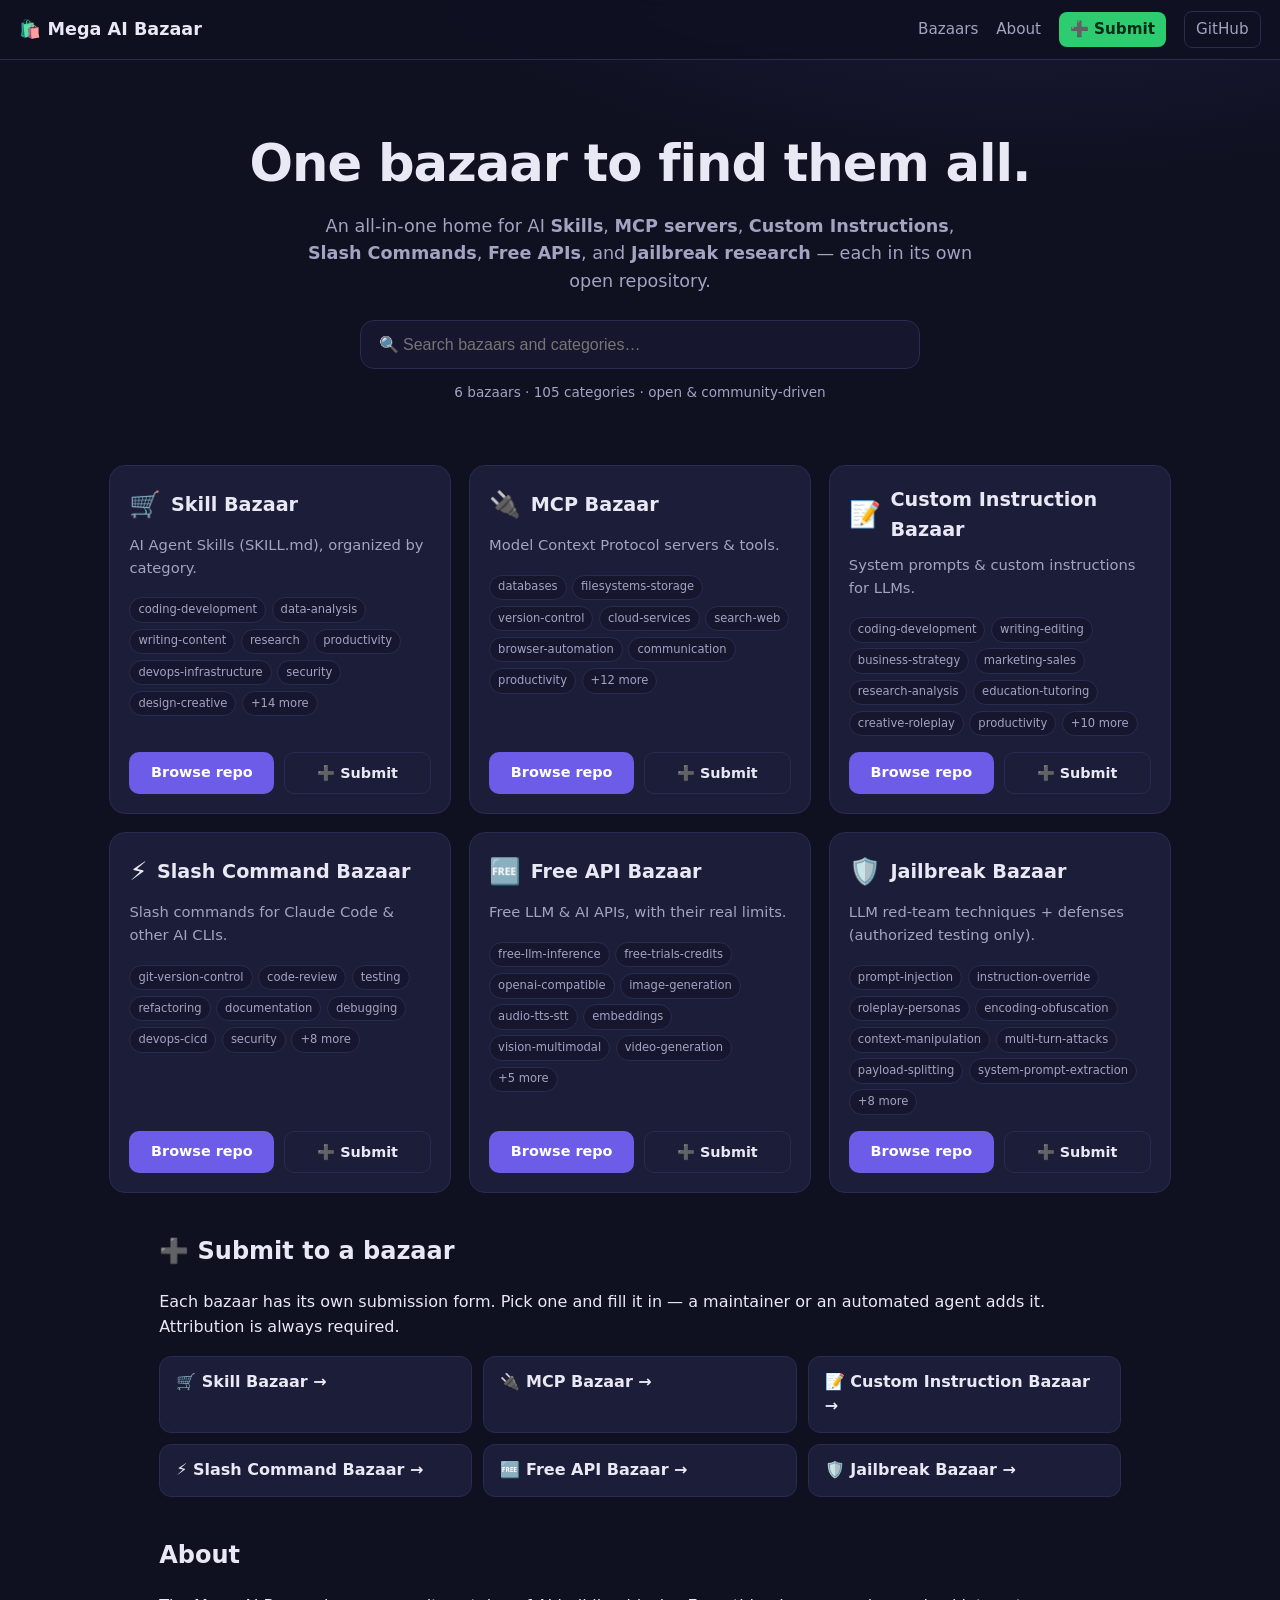
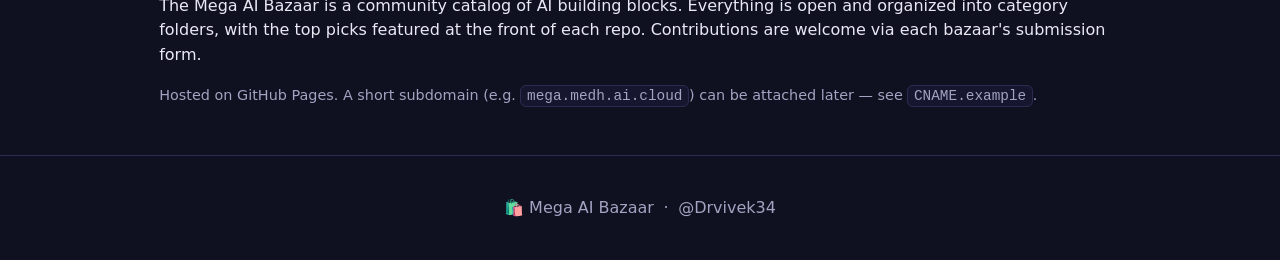
==== index.html @ 097faebc "chore: scaffold bazaar (intro, categories, submission form) Co-Authored-By: Claude Opus 4.8 <noreply" ====
<!DOCTYPE html>
<html lang="en">
<head>
  <meta charset="UTF-8" />
  <meta name="viewport" content="width=device-width, initial-scale=1.0" />
  <title>Mega AI Bazaar — the front door to all the bazaars</title>
  <meta name="description" content="Mega AI Bazaar: one place for AI Skills, MCP servers, Custom Instructions, Slash Commands, Free APIs, and Jailbreak research. Browse, search, and submit." />
  <link rel="stylesheet" href="style.css" />
  <link rel="icon" href="data:image/svg+xml,<svg xmlns='http://www.w3.org/2000/svg' viewBox='0 0 100 100'><text y='.9em' font-size='90'>🛍️</text></svg>" />
</head>
<body>
  <header class="topbar">
    <a class="brand" href="#top">🛍️ <span>Mega AI Bazaar</span></a>
    <nav class="nav" id="nav">
      <a href="#bazaars">Bazaars</a>
      <a href="#about">About</a>
      <a class="nav-cta" href="#submit">➕ Submit</a>
      <a class="nav-gh" href="https://github.com/Drvivek34" target="_blank" rel="noopener">GitHub</a>
    </nav>
  </header>

  <main id="top">
    <section class="hero">
      <h1>One bazaar to find them all.</h1>
      <p class="sub">An all-in-one home for AI <strong>Skills</strong>, <strong>MCP servers</strong>, <strong>Custom Instructions</strong>, <strong>Slash Commands</strong>, <strong>Free APIs</strong>, and <strong>Jailbreak research</strong> — each in its own open repository.</p>
      <div class="search-wrap">
        <input id="search" type="search" placeholder="🔍 Search bazaars and categories…" autocomplete="off" />
      </div>
      <p class="counts" id="counts"></p>
    </section>

    <section id="bazaars" class="grid" aria-label="Bazaars"></section>

    <section id="submit" class="panel">
      <h2>➕ Submit to a bazaar</h2>
      <p>Each bazaar has its own submission form. Pick one and fill it in — a maintainer or an automated agent adds it. Attribution is always required.</p>
      <div class="submit-grid" id="submit-grid"></div>
    </section>

    <section id="about" class="panel">
      <h2>About</h2>
      <p>The Mega AI Bazaar is a community catalog of AI building blocks. Everything is open and organized into category folders, with the top picks featured at the front of each repo. Contributions are welcome via each bazaar's submission form.</p>
      <p class="muted">Hosted on GitHub Pages. A short subdomain (e.g. <code>mega.medh.ai.cloud</code>) can be attached later — see <code>CNAME.example</code>.</p>
    </section>
  </main>

  <footer class="footer">
    <span>🛍️ Mega AI Bazaar</span>
    <span>·</span>
    <a href="https://github.com/Drvivek34" target="_blank" rel="noopener">@Drvivek34</a>
  </footer>

  <script src="app.js"></script>
</body>
</html>
---- style.css ----
:root{
  --bg:#0f1020; --bg2:#16172e; --card:#1c1d38; --ink:#e9e9f5; --muted:#a3a3c2;
  --accent:#6C5CE7; --line:#2a2b50; --cta:#2ecc71;
}
*{box-sizing:border-box}
html{scroll-behavior:smooth}
body{margin:0;font-family:system-ui,-apple-system,Segoe UI,Roboto,Inter,sans-serif;
  background:radial-gradient(1200px 600px at 80% -10%,#23244a 0,var(--bg) 60%);
  color:var(--ink);line-height:1.55}
a{color:inherit;text-decoration:none}

.topbar{position:sticky;top:0;z-index:10;display:flex;align-items:center;justify-content:space-between;
  padding:.7rem 1.2rem;background:rgba(15,16,32,.85);backdrop-filter:blur(8px);border-bottom:1px solid var(--line)}
.brand{font-weight:800;font-size:1.1rem;display:flex;gap:.4rem;align-items:center}
.nav{display:flex;gap:1.1rem;align-items:center;font-size:.95rem}
.nav a{color:var(--muted)}
.nav a:hover{color:var(--ink)}
.nav-cta{background:var(--cta);color:#062b16 !important;font-weight:700;padding:.35rem .7rem;border-radius:8px}
.nav-gh{border:1px solid var(--line);padding:.35rem .7rem;border-radius:8px}

.hero{max-width:880px;margin:0 auto;padding:4rem 1.2rem 2rem;text-align:center}
.hero h1{font-size:clamp(2rem,5vw,3.2rem);margin:0 0 .6rem;letter-spacing:-.02em}
.sub{color:var(--muted);font-size:1.1rem;max-width:680px;margin:0 auto 1.6rem}
.search-wrap{max-width:560px;margin:0 auto}
#search{width:100%;padding:.9rem 1.1rem;border-radius:14px;border:1px solid var(--line);
  background:var(--bg2);color:var(--ink);font-size:1rem;outline:none}
#search:focus{border-color:var(--accent);box-shadow:0 0 0 3px rgba(108,92,231,.25)}
.counts{color:var(--muted);font-size:.85rem;margin-top:.8rem}

.grid{max-width:1100px;margin:1rem auto;padding:0 1.2rem;display:grid;
  grid-template-columns:repeat(auto-fill,minmax(300px,1fr));gap:1.1rem}
.card{background:var(--card);border:1px solid var(--line);border-radius:16px;padding:1.2rem;
  display:flex;flex-direction:column;transition:transform .15s,border-color .15s}
.card:hover{transform:translateY(-3px);border-color:var(--accent)}
.card .top{display:flex;align-items:center;gap:.6rem;margin-bottom:.4rem}
.card .emoji{font-size:1.6rem}
.card h3{margin:0;font-size:1.2rem}
.card .tag{color:var(--muted);font-size:.92rem;margin:.2rem 0 .7rem}
.chips{display:flex;flex-wrap:wrap;gap:.35rem;margin:.4rem 0 1rem}
.chip{font-size:.72rem;background:var(--bg2);border:1px solid var(--line);color:var(--muted);
  padding:.18rem .5rem;border-radius:999px}
.card .actions{margin-top:auto;display:flex;gap:.6rem}
.btn{flex:1;text-align:center;padding:.55rem;border-radius:10px;font-weight:600;font-size:.9rem}
.btn-primary{background:var(--accent);color:#fff}
.btn-ghost{border:1px solid var(--line);color:var(--ink)}
.btn-ghost:hover{border-color:var(--accent)}

.panel{max-width:1000px;margin:2.5rem auto;padding:0 1.2rem}
.panel h2{font-size:1.5rem}
.submit-grid{display:grid;grid-template-columns:repeat(auto-fill,minmax(240px,1fr));gap:.7rem;margin-top:1rem}
.submit-grid a{background:var(--card);border:1px solid var(--line);border-radius:12px;padding:.8rem 1rem;font-weight:600}
.submit-grid a:hover{border-color:var(--cta)}
.muted{color:var(--muted);font-size:.9rem}
code{background:var(--bg2);padding:.1rem .35rem;border-radius:6px;border:1px solid var(--line)}

.footer{text-align:center;color:var(--muted);padding:2.5rem 1rem;border-top:1px solid var(--line);
  margin-top:3rem;display:flex;gap:.6rem;justify-content:center}
.hidden{display:none !important}
mark{background:var(--accent);color:#fff;border-radius:3px;padding:0 .1rem}
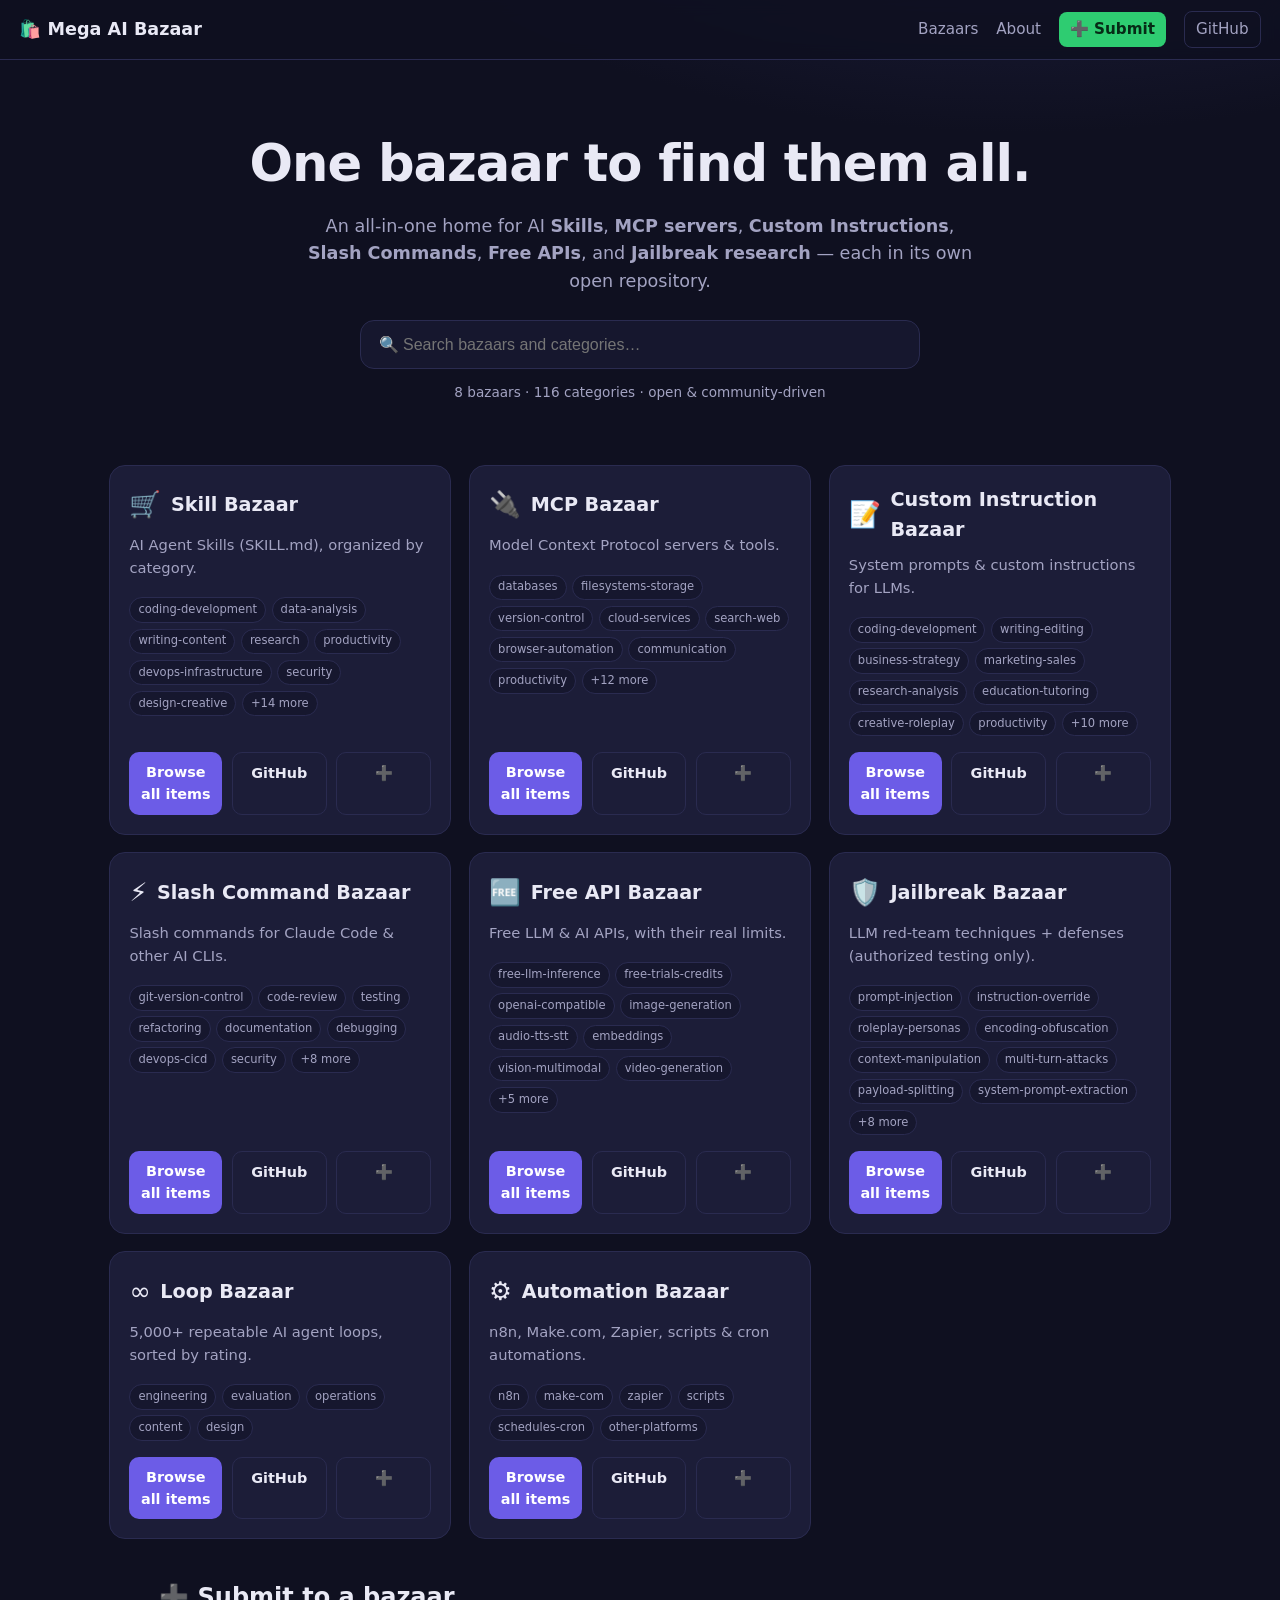
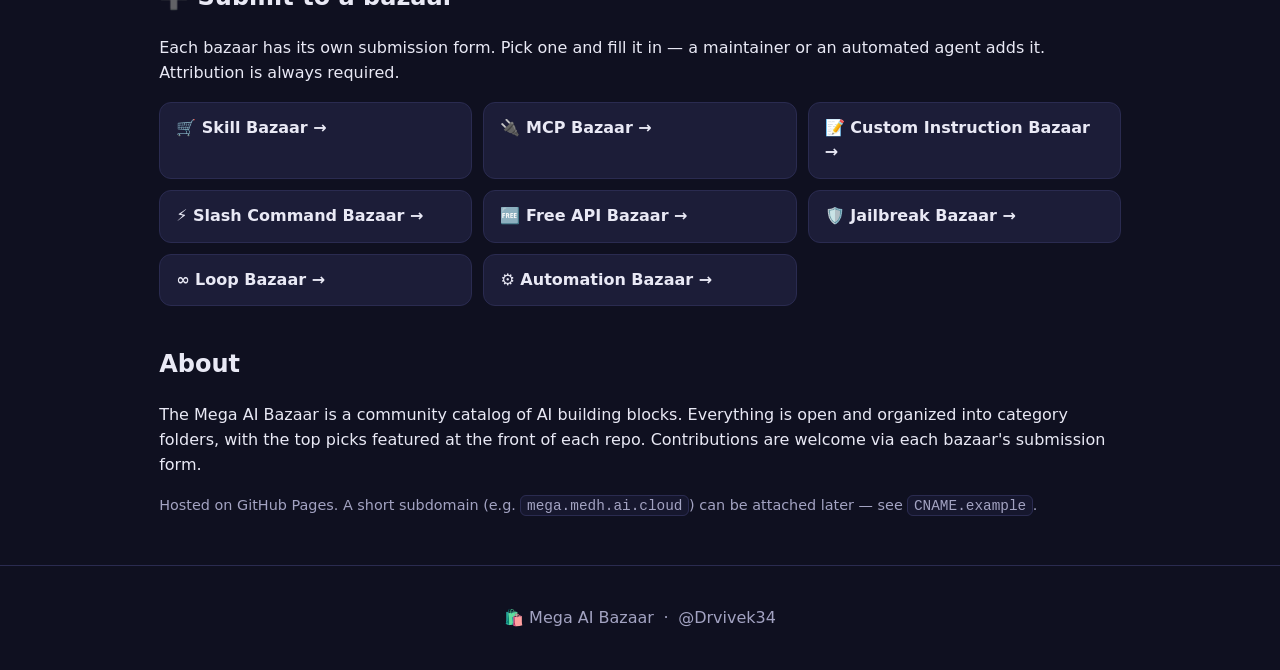
==== commit 2bdaaba1: "feat: per-bazaar item pages (scrollable/searchable) + catalogs + SEO (sitemap, robots, OG, JSON-LD) " ====
--- a/index.html
+++ b/index.html
@@ -4,7 +4,17 @@
   <meta charset="UTF-8" />
   <meta name="viewport" content="width=device-width, initial-scale=1.0" />
   <title>Mega AI Bazaar — the front door to all the bazaars</title>
-  <meta name="description" content="Mega AI Bazaar: one place for AI Skills, MCP servers, Custom Instructions, Slash Commands, Free APIs, and Jailbreak research. Browse, search, and submit." />
+  <meta name="description" content="Mega AI Bazaar: one open place for AI Agent Skills, MCP servers, Custom Instructions, Slash Commands, Free APIs, Loops, Automations, and Jailbreak research. Browse, search, and submit." />
+  <meta name="keywords" content="AI Skills, SKILL.md, MCP servers, custom instructions, slash commands, free LLM API, AI agent loops, n8n, Make.com, Zapier, automation, prompt library, awesome AI" />
+  <link rel="canonical" href="https://drvivek34.github.io/Mega-AI-Bazaar/" />
+  <meta property="og:type" content="website" />
+  <meta property="og:title" content="Mega AI Bazaar — one bazaar to find them all" />
+  <meta property="og:description" content="An all-in-one home for AI Skills, MCP servers, Custom Instructions, Slash Commands, Free APIs, Loops, Automations, and Jailbreak research." />
+  <meta property="og:url" content="https://drvivek34.github.io/Mega-AI-Bazaar/" />
+  <meta name="twitter:card" content="summary_large_image" />
+  <script type="application/ld+json">
+  {"@context":"https://schema.org","@type":"WebSite","name":"Mega AI Bazaar","url":"https://drvivek34.github.io/Mega-AI-Bazaar/","description":"An all-in-one home for AI Skills, MCP servers, Custom Instructions, Slash Commands, Free APIs, Loops, Automations, and Jailbreak research.","potentialAction":{"@type":"SearchAction","target":"https://drvivek34.github.io/Mega-AI-Bazaar/?q={search_term_string}","query-input":"required name=search_term_string"}}
+  </script>
   <link rel="stylesheet" href="style.css" />
   <link rel="icon" href="data:image/svg+xml,<svg xmlns='http://www.w3.org/2000/svg' viewBox='0 0 100 100'><text y='.9em' font-size='90'>🛍️</text></svg>" />
 </head>
--- a/style.css
+++ b/style.css
@@ -57,3 +57,37 @@
   margin-top:3rem;display:flex;gap:.6rem;justify-content:center}
 .hidden{display:none !important}
 mark{background:var(--accent);color:#fff;border-radius:3px;padding:0 .1rem}
+
+/* ---- per-bazaar pages ---- */
+.bz-page{max-width:1100px;margin:0 auto;padding:1.2rem}
+.breadcrumb{color:var(--muted);font-size:.85rem;margin:.4rem 0 1rem}
+.bz-hero{background:var(--card);border:1px solid var(--line);border-radius:16px;padding:1.4rem;margin-bottom:1.2rem}
+.bz-top{display:flex;gap:.8rem;align-items:center}
+.bz-emoji{font-size:2.2rem}
+.bz-top h1{margin:0;font-size:1.6rem}
+.bz-tag{margin:.1rem 0 0;color:var(--muted)}
+.bz-desc{color:var(--muted);margin:.8rem 0 1rem}
+.bz-actions{display:flex;gap:.6rem;flex-wrap:wrap}
+.bz-controls{display:flex;gap:.6rem;flex-wrap:wrap;align-items:center;margin-bottom:.8rem}
+.bz-controls input,.bz-controls select{padding:.6rem .8rem;border-radius:10px;border:1px solid var(--line);
+  background:var(--bg2);color:var(--ink);font-size:.92rem;outline:none}
+.bz-controls input{flex:1;min-width:220px}
+.bz-controls input:focus,.bz-controls select:focus{border-color:var(--accent)}
+.count{color:var(--muted);font-size:.85rem}
+.rows{list-style:none;margin:0;padding:0;max-height:70vh;overflow:auto;border:1px solid var(--line);border-radius:12px}
+.row{display:grid;grid-template-columns:1fr 160px 180px 110px;gap:.6rem;align-items:center;
+  padding:.6rem .9rem;border-bottom:1px solid var(--line);font-size:.9rem}
+.row:last-child{border-bottom:none}
+.row.head{position:sticky;top:0;background:var(--bg2);color:var(--muted);font-weight:700;font-size:.78rem;text-transform:uppercase;letter-spacing:.04em}
+.row:hover:not(.head){background:var(--bg2)}
+.r-title{font-weight:600}
+.r-cat{color:var(--muted)}
+.r-auth{color:var(--muted);overflow:hidden;text-overflow:ellipsis;white-space:nowrap}
+.r-rate{color:#f1c40f;letter-spacing:1px}
+.notice{background:var(--card);border:1px dashed var(--line);border-radius:12px;padding:1rem;color:var(--muted);margin:.6rem 0}
+.cat-grid{display:grid;grid-template-columns:repeat(auto-fill,minmax(220px,1fr));gap:.6rem;margin-top:1rem}
+.cat-card{display:flex;justify-content:space-between;background:var(--card);border:1px solid var(--line);
+  border-radius:12px;padding:.8rem 1rem;text-transform:capitalize}
+.cat-card:hover{border-color:var(--accent)}
+.cat-card .arrow{color:var(--muted)}
+@media(max-width:640px){.row{grid-template-columns:1fr 90px;}.row .r-cat,.row .r-auth{display:none}}
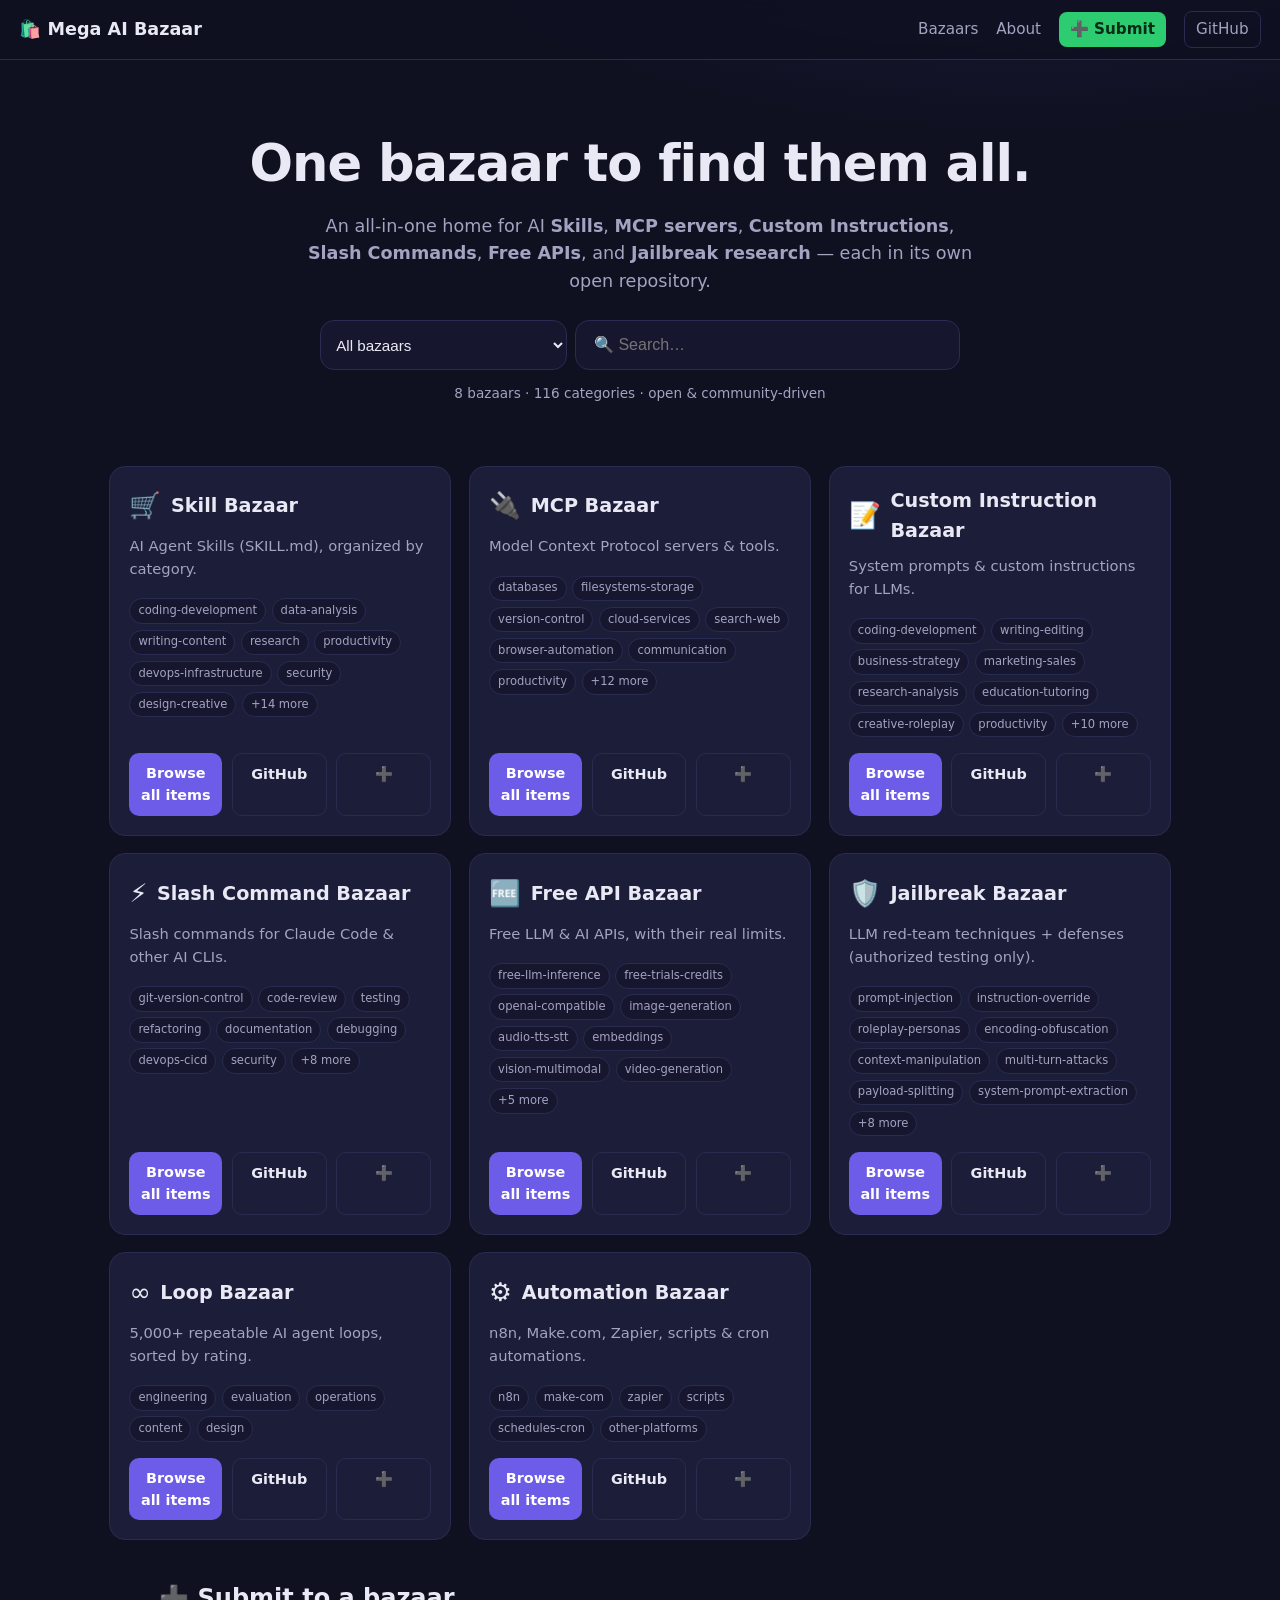
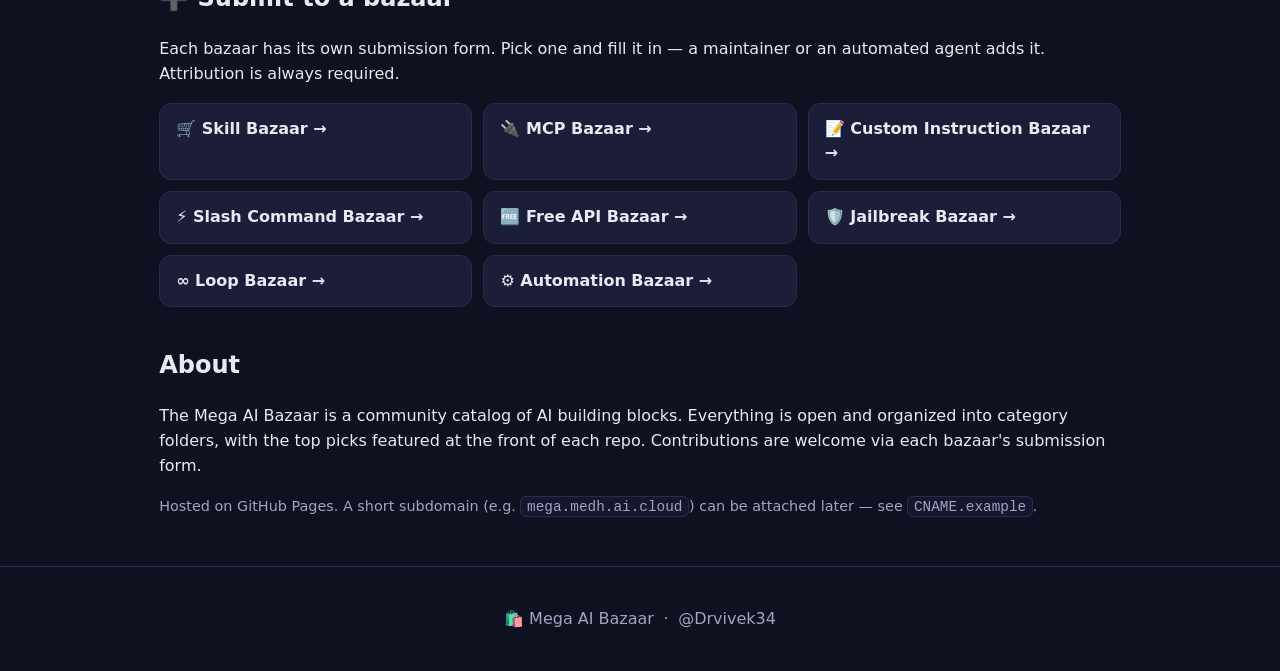
==== commit dadbd6e8: "feat: category accordions, always-on search, clickable star ratings, on-site quick-submit, home scop" ====
--- a/index.html
+++ b/index.html
@@ -34,11 +34,15 @@
       <h1>One bazaar to find them all.</h1>
       <p class="sub">An all-in-one home for AI <strong>Skills</strong>, <strong>MCP servers</strong>, <strong>Custom Instructions</strong>, <strong>Slash Commands</strong>, <strong>Free APIs</strong>, and <strong>Jailbreak research</strong> — each in its own open repository.</p>
       <div class="search-wrap">
-        <input id="search" type="search" placeholder="🔍 Search bazaars and categories…" autocomplete="off" />
+        <select id="scope" aria-label="Search scope">
+          <option value="all">All bazaars</option>
+        </select>
+        <input id="search" type="search" placeholder="🔍 Search…" autocomplete="off" />
       </div>
       <p class="counts" id="counts"></p>
     </section>
 
+    <section id="results" class="results hidden" aria-label="Search results"></section>
     <section id="bazaars" class="grid" aria-label="Bazaars"></section>
 
     <section id="submit" class="panel">
--- a/style.css
+++ b/style.css
@@ -91,3 +91,46 @@
 .cat-card:hover{border-color:var(--accent)}
 .cat-card .arrow{color:var(--muted)}
 @media(max-width:640px){.row{grid-template-columns:1fr 90px;}.row .r-cat,.row .r-auth{display:none}}
+
+/* ---- home: search + scope dropdown ---- */
+.search-wrap{display:flex;gap:.5rem;max-width:640px;margin:0 auto}
+#scope{padding:.9rem .7rem;border-radius:14px;border:1px solid var(--line);background:var(--bg2);color:var(--ink);font-size:.95rem;outline:none;cursor:pointer}
+#scope:focus{border-color:var(--accent)}
+.results{max-width:1000px;margin:1rem auto;padding:0 1.2rem}
+.res-head{color:var(--muted);font-size:.9rem;margin-bottom:.6rem}
+
+/* ---- accordions (click to reveal) ---- */
+.acc{background:var(--card);border:1px solid var(--line);border-radius:12px;margin-bottom:.6rem;overflow:hidden}
+.acc>summary{cursor:pointer;padding:.85rem 1rem;font-weight:600;text-transform:capitalize;list-style:none;display:flex;justify-content:space-between;align-items:center}
+.acc>summary::-webkit-details-marker{display:none}
+.acc>summary::after{content:"▸";color:var(--muted);transition:transform .15s}
+.acc[open]>summary::after{transform:rotate(90deg)}
+.acc-n{background:var(--bg2);border:1px solid var(--line);color:var(--muted);border-radius:999px;padding:.05rem .55rem;font-size:.75rem;margin-left:auto;margin-right:.6rem}
+.acc-body{border-top:1px solid var(--line)}
+.acc-body .rows{max-height:55vh;border:none;border-radius:0}
+
+/* ---- clickable stars ---- */
+.stars{white-space:nowrap;cursor:pointer;user-select:none}
+.star{color:#555;font-size:1rem;padding:0 .02rem}
+.star.on{color:#f1c40f}
+.star.mine{color:#ffd84d}
+.star:hover{color:#f1c40f}
+.stars:has(.star:hover) .star{color:#555}
+.stars:has(.star:nth-child(1):hover) .star:nth-child(-n+1),
+.stars:has(.star:nth-child(2):hover) .star:nth-child(-n+2),
+.stars:has(.star:nth-child(3):hover) .star:nth-child(-n+3),
+.stars:has(.star:nth-child(4):hover) .star:nth-child(-n+4),
+.stars:has(.star:nth-child(5):hover) .star:nth-child(-n+5){color:#f1c40f}
+
+/* ---- submit panel ---- */
+.submit-panel{margin-top:1rem;background:var(--bg2);border:1px solid var(--line);border-radius:12px;padding:1rem}
+.submit-panel h3{margin:.2rem 0 .3rem}
+.submit-panel label{display:block;font-size:.85rem;color:var(--muted);margin:.5rem 0 .1rem}
+.submit-panel input,.submit-panel select,.submit-panel textarea{width:100%;padding:.5rem .6rem;border-radius:8px;border:1px solid var(--line);background:var(--card);color:var(--ink);font-size:.9rem}
+.submit-panel .btn{margin-top:.8rem}
+
+/* ---- toast ---- */
+#toast{position:fixed;bottom:20px;left:50%;transform:translateX(-50%) translateY(20px);background:var(--card);
+  border:1px solid var(--accent);color:var(--ink);padding:.7rem 1rem;border-radius:10px;opacity:0;pointer-events:none;
+  transition:.25s;z-index:50;font-size:.9rem}
+#toast.show{opacity:1;transform:translateX(-50%) translateY(0)}
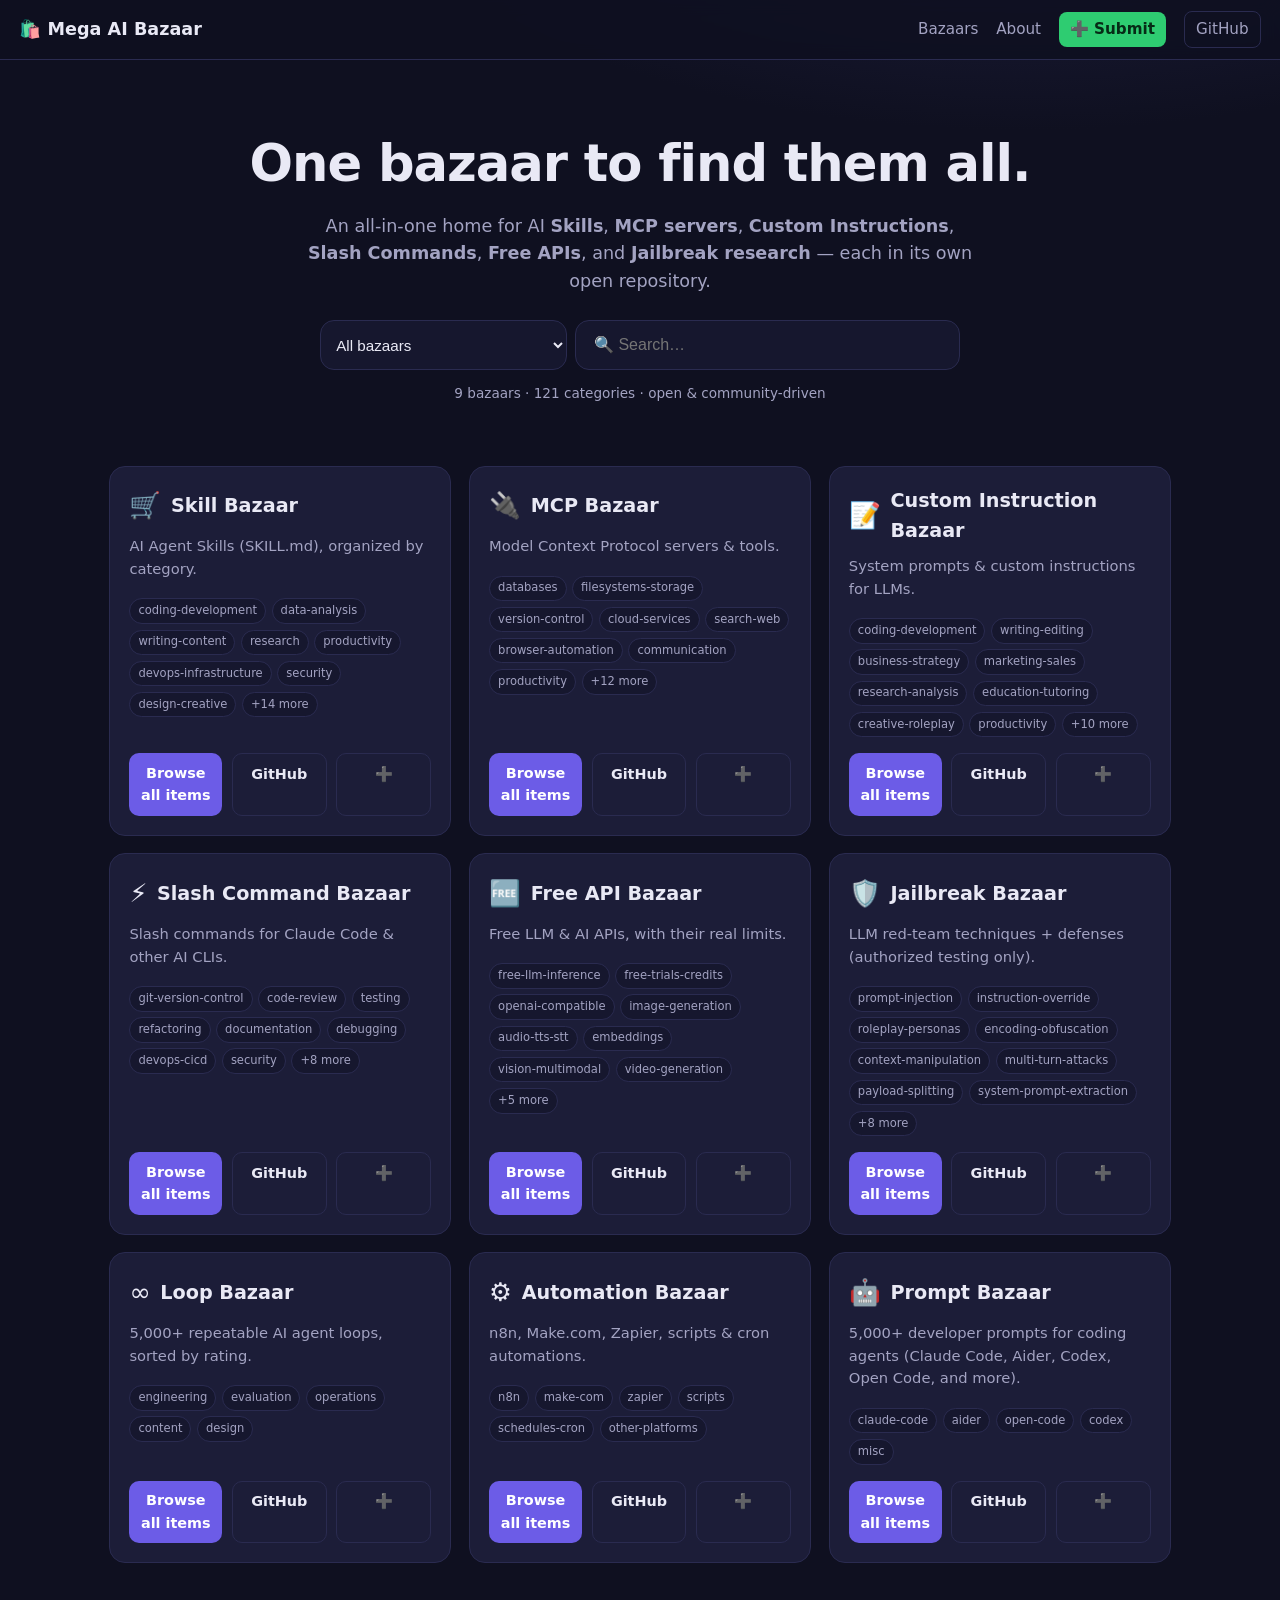
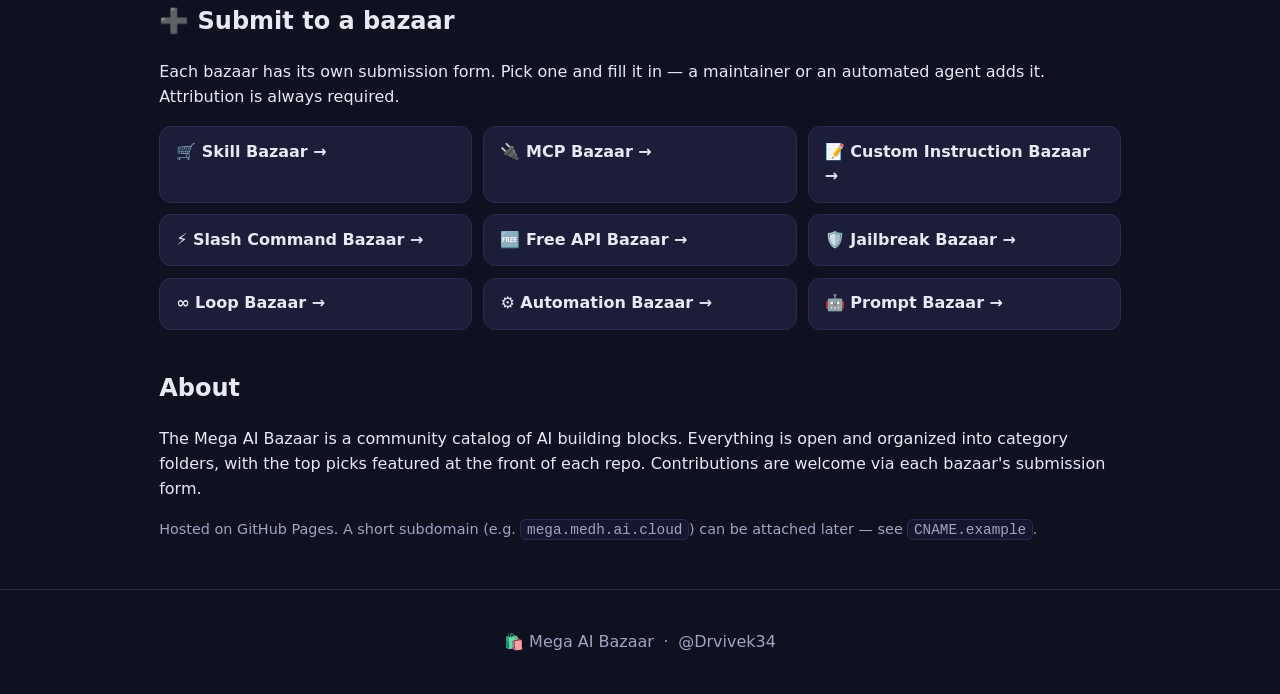
==== commit 94a78041: "seo: complete homepage and subpage audit fixes 2026-06-20" ====
--- a/index.html
+++ b/index.html
@@ -4,7 +4,7 @@
   <meta charset="UTF-8" />
   <meta name="viewport" content="width=device-width, initial-scale=1.0" />
   <title>Mega AI Bazaar — the front door to all the bazaars</title>
-  <meta name="description" content="Mega AI Bazaar: one open place for AI Agent Skills, MCP servers, Custom Instructions, Slash Commands, Free APIs, Loops, Automations, and Jailbreak research. Browse, search, and submit." />
+  <meta name="description" content="Mega AI Bazaar: one open catalog for AI Agent Skills, MCP servers, Custom Instructions, Slash Commands, Free APIs, Loops, Automations, and Jailbreak research." />
   <meta name="keywords" content="AI Skills, SKILL.md, MCP servers, custom instructions, slash commands, free LLM API, AI agent loops, n8n, Make.com, Zapier, automation, prompt library, awesome AI" />
   <link rel="canonical" href="https://drvivek34.github.io/Mega-AI-Bazaar/" />
   <meta property="og:type" content="website" />
@@ -64,6 +64,8 @@
     <a href="https://github.com/Drvivek34" target="_blank" rel="noopener">@Drvivek34</a>
   </footer>
 
+  <script src="config.js"></script>
+  <script src="supabase.js"></script>
   <script src="app.js"></script>
 </body>
 </html>
